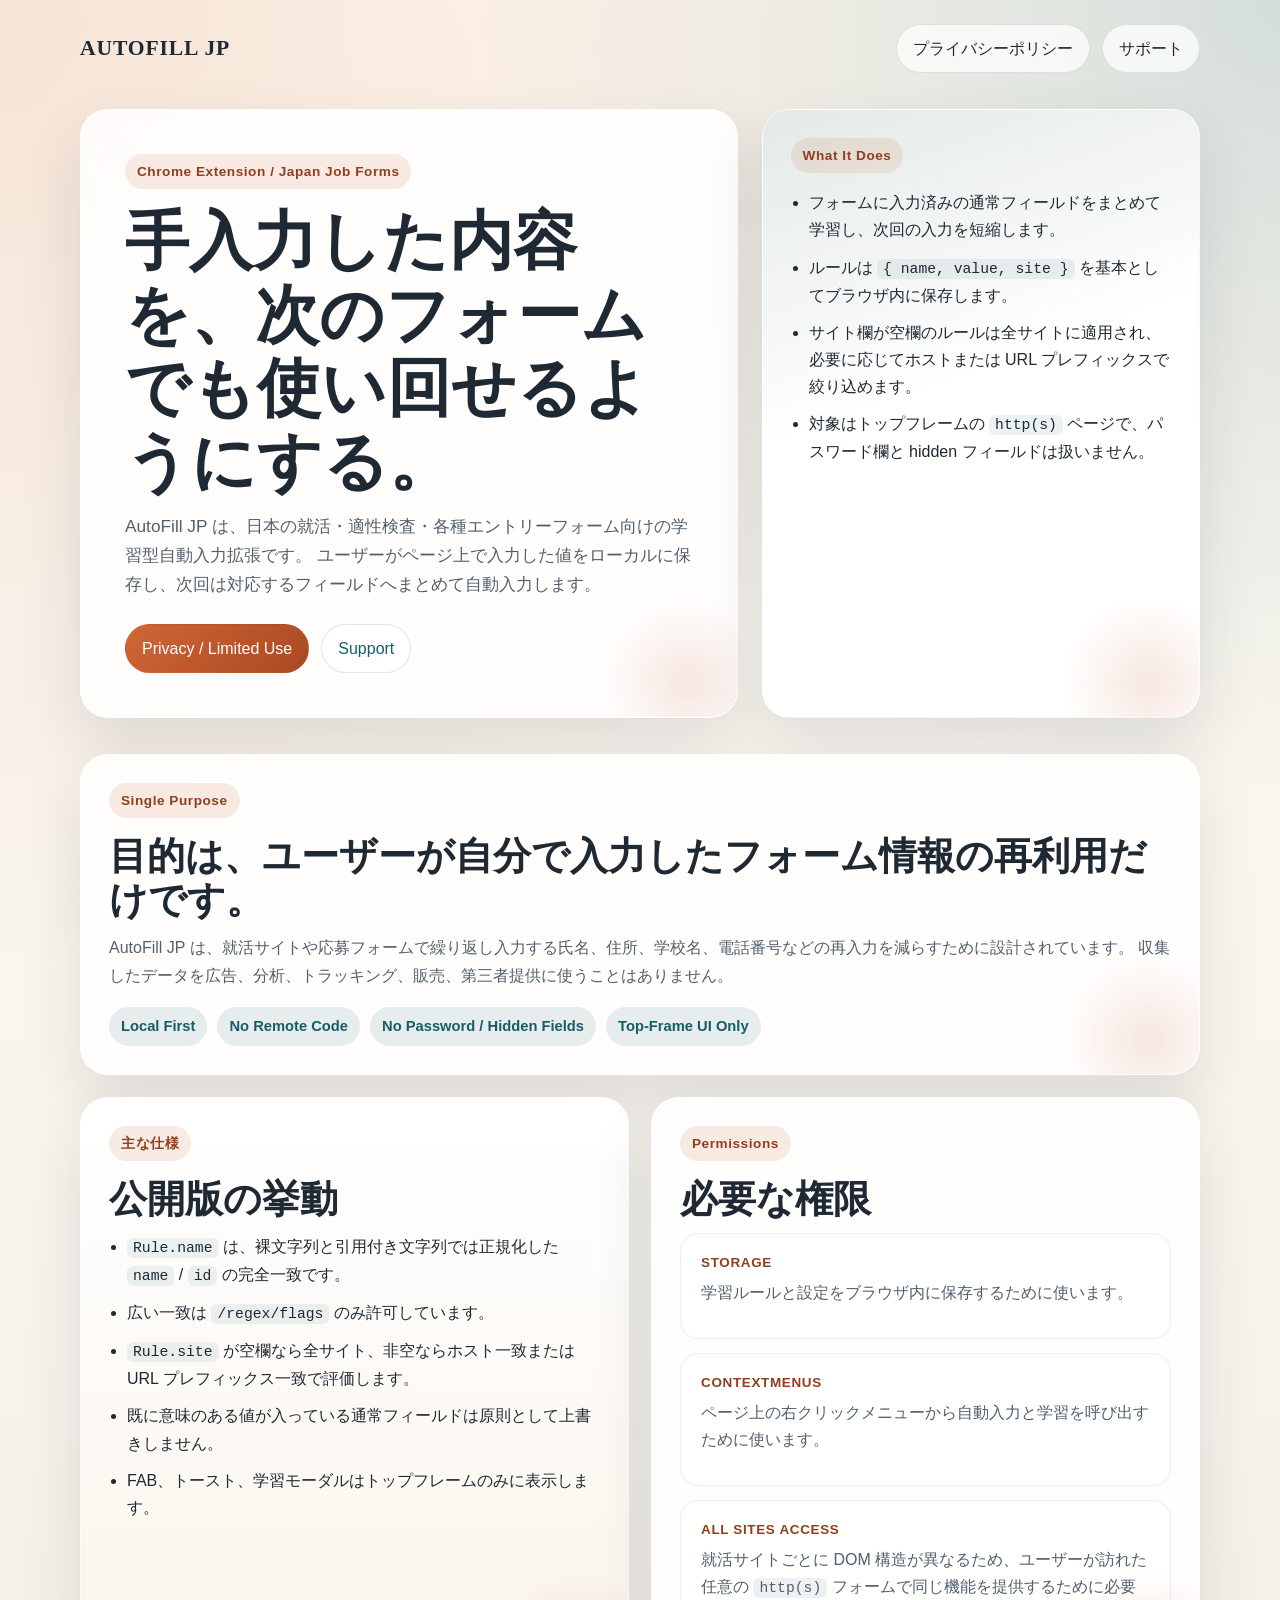
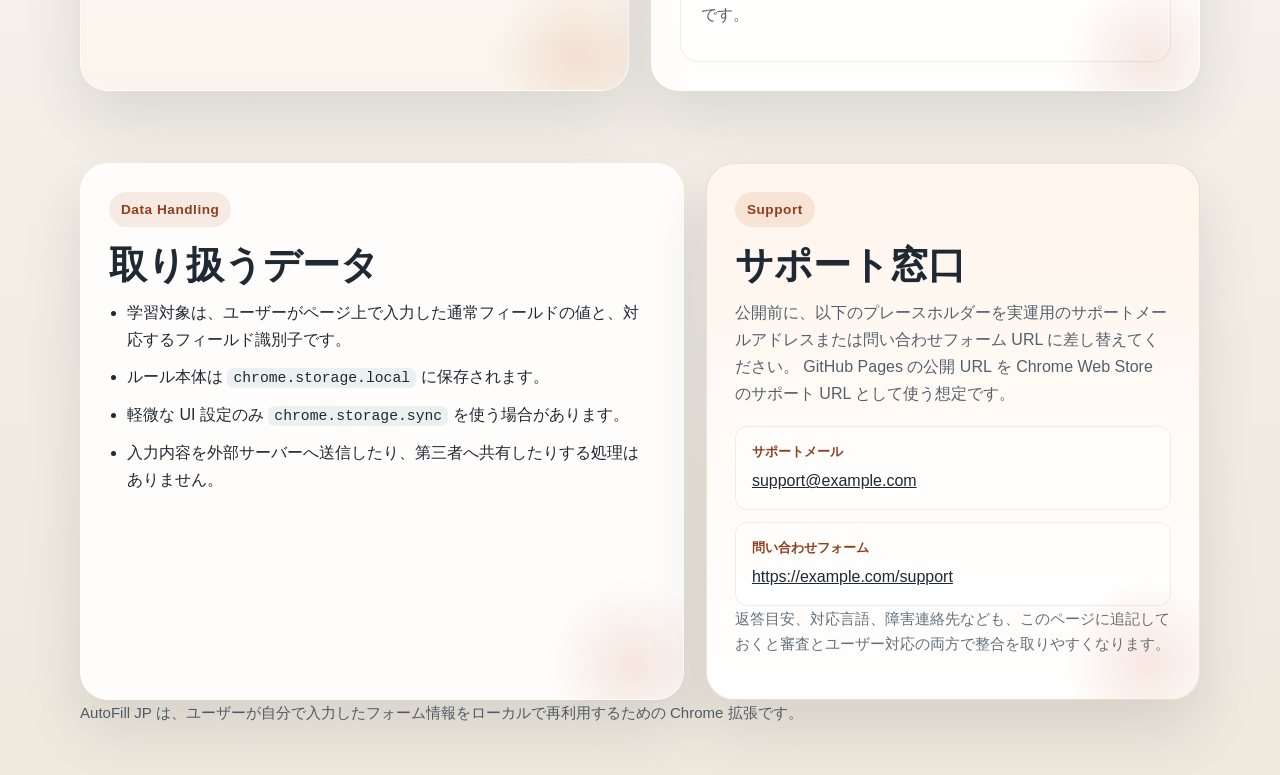
==== docs/index.html @ 1f1d7c93 "Prepare AutoFill JP for public release" ====
<!DOCTYPE html>
<html lang="ja">
<head>
  <meta charset="UTF-8">
  <meta name="viewport" content="width=device-width, initial-scale=1.0">
  <title>AutoFill JP | 製品概要とサポート</title>
  <meta name="description" content="AutoFill JP は、日本の就活フォームを入力内容から学習して再利用する Chrome 拡張機能です。">
  <link rel="stylesheet" href="site.css">
</head>
<body>
  <header class="site-header">
    <div class="shell nav">
      <div class="brand">AutoFill JP</div>
      <nav class="nav-links" aria-label="グローバルナビゲーション">
        <a href="./privacy.html">プライバシーポリシー</a>
        <a href="#support">サポート</a>
      </nav>
    </div>
  </header>

  <main class="shell">
    <section class="hero">
      <article class="hero-copy">
        <p class="eyebrow">Chrome Extension / Japan Job Forms</p>
        <h1>手入力した内容を、次のフォームでも使い回せるようにする。</h1>
        <p class="lead">
          AutoFill JP は、日本の就活・適性検査・各種エントリーフォーム向けの学習型自動入力拡張です。
          ユーザーがページ上で入力した値をローカルに保存し、次回は対応するフィールドへまとめて自動入力します。
        </p>
        <div class="hero-actions">
          <a class="button-link primary" href="./privacy.html">Privacy / Limited Use</a>
          <a class="button-link secondary" href="#support">Support</a>
        </div>
      </article>

      <aside class="hero-panel">
        <p class="eyebrow">What It Does</p>
        <ul>
          <li>フォームに入力済みの通常フィールドをまとめて学習し、次回の入力を短縮します。</li>
          <li>ルールは <code>{ name, value, site }</code> を基本としてブラウザ内に保存します。</li>
          <li>サイト欄が空欄のルールは全サイトに適用され、必要に応じてホストまたは URL プレフィックスで絞り込めます。</li>
          <li>対象はトップフレームの <code>http(s)</code> ページで、パスワード欄と hidden フィールドは扱いません。</li>
        </ul>
      </aside>
    </section>

    <section class="banner">
      <p class="eyebrow">Single Purpose</p>
      <h2>目的は、ユーザーが自分で入力したフォーム情報の再利用だけです。</h2>
      <p>
        AutoFill JP は、就活サイトや応募フォームで繰り返し入力する氏名、住所、学校名、電話番号などの再入力を減らすために設計されています。
        収集したデータを広告、分析、トラッキング、販売、第三者提供に使うことはありません。
      </p>
      <div class="pill-row" aria-label="主な特性">
        <span class="pill">Local First</span>
        <span class="pill">No Remote Code</span>
        <span class="pill">No Password / Hidden Fields</span>
        <span class="pill">Top-Frame UI Only</span>
      </div>
    </section>

    <section class="grid">
      <article class="card kicker">
        <p class="eyebrow">主な仕様</p>
        <h2>公開版の挙動</h2>
        <ul class="check-list">
          <li><code>Rule.name</code> は、裸文字列と引用付き文字列では正規化した <code>name</code> / <code>id</code> の完全一致です。</li>
          <li>広い一致は <code>/regex/flags</code> のみ許可しています。</li>
          <li><code>Rule.site</code> が空欄なら全サイト、非空ならホスト一致または URL プレフィックス一致で評価します。</li>
          <li>既に意味のある値が入っている通常フィールドは原則として上書きしません。</li>
          <li>FAB、トースト、学習モーダルはトップフレームのみに表示します。</li>
        </ul>
      </article>

      <article class="card">
        <p class="eyebrow">Permissions</p>
        <h2>必要な権限</h2>
        <div class="meta">
          <div class="meta-block">
            <p class="meta-label">storage</p>
            <p>学習ルールと設定をブラウザ内に保存するために使います。</p>
          </div>
          <div class="meta-block">
            <p class="meta-label">contextMenus</p>
            <p>ページ上の右クリックメニューから自動入力と学習を呼び出すために使います。</p>
          </div>
          <div class="meta-block">
            <p class="meta-label">All Sites Access</p>
            <p>就活サイトごとに DOM 構造が異なるため、ユーザーが訪れた任意の <code>http(s)</code> フォームで同じ機能を提供するために必要です。</p>
          </div>
        </div>
      </article>
    </section>

    <section class="split">
      <article class="card">
        <p class="eyebrow">Data Handling</p>
        <h2>取り扱うデータ</h2>
        <ul class="stack-list">
          <li>学習対象は、ユーザーがページ上で入力した通常フィールドの値と、対応するフィールド識別子です。</li>
          <li>ルール本体は <code>chrome.storage.local</code> に保存されます。</li>
          <li>軽微な UI 設定のみ <code>chrome.storage.sync</code> を使う場合があります。</li>
          <li>入力内容を外部サーバーへ送信したり、第三者へ共有したりする処理はありません。</li>
        </ul>
      </article>

      <article class="card caution" id="support">
        <p class="eyebrow">Support</p>
        <h2>サポート窓口</h2>
        <p>
          公開前に、以下のプレースホルダーを実運用のサポートメールアドレスまたは問い合わせフォーム URL に差し替えてください。
          GitHub Pages の公開 URL を Chrome Web Store のサポート URL として使う想定です。
        </p>
        <dl class="contact-list">
          <div>
            <dt>サポートメール</dt>
            <dd><a href="mailto:support@example.com">support@example.com</a></dd>
          </div>
          <div>
            <dt>問い合わせフォーム</dt>
            <dd><a href="https://example.com/support">https://example.com/support</a></dd>
          </div>
        </dl>
        <p class="fine-print">
          返答目安、対応言語、障害連絡先なども、このページに追記しておくと審査とユーザー対応の両方で整合を取りやすくなります。
        </p>
      </article>
    </section>
  </main>

  <footer class="shell site-footer">
    <p>AutoFill JP は、ユーザーが自分で入力したフォーム情報をローカルで再利用するための Chrome 拡張です。</p>
  </footer>
</body>
</html>
---- docs/site.css ----
:root {
  color-scheme: light;
  --bg: #f6f3ed;
  --surface: rgba(255, 255, 255, 0.88);
  --surface-strong: #fffdf9;
  --ink: #1f2933;
  --muted: #52606d;
  --line: rgba(31, 41, 51, 0.12);
  --accent: #c05a2b;
  --accent-deep: #8f3f1d;
  --accent-soft: rgba(192, 90, 43, 0.12);
  --teal: #175d66;
  --shadow: 0 28px 60px rgba(31, 41, 51, 0.12);
  --radius-xl: 28px;
  --radius-lg: 18px;
  --radius-md: 12px;
}

* {
  box-sizing: border-box;
}

html {
  scroll-behavior: smooth;
}

body {
  margin: 0;
  min-height: 100vh;
  font-family: "Avenir Next", "Hiragino Sans", "Yu Gothic", "BIZ UDPGothic", sans-serif;
  color: var(--ink);
  background:
    radial-gradient(circle at top left, rgba(192, 90, 43, 0.14), transparent 36%),
    radial-gradient(circle at top right, rgba(23, 93, 102, 0.18), transparent 30%),
    linear-gradient(180deg, #fffaf2 0%, var(--bg) 58%, #efe8dd 100%);
  line-height: 1.7;
}

a {
  color: inherit;
}

.shell {
  width: min(1120px, calc(100% - 40px));
  margin: 0 auto;
}

.site-header {
  padding: 24px 0 8px;
}

.nav {
  display: flex;
  align-items: center;
  justify-content: space-between;
  gap: 16px;
}

.brand {
  font-family: "Iowan Old Style", "Times New Roman", serif;
  font-size: 1.35rem;
  font-weight: 700;
  letter-spacing: 0.04em;
  text-transform: uppercase;
}

.nav-links {
  display: flex;
  gap: 12px;
  flex-wrap: wrap;
}

.nav-links a,
.button-link {
  display: inline-flex;
  align-items: center;
  justify-content: center;
  gap: 8px;
  padding: 10px 16px;
  border-radius: 999px;
  border: 1px solid var(--line);
  background: rgba(255, 255, 255, 0.72);
  text-decoration: none;
  transition: transform 0.18s ease, background 0.18s ease, border-color 0.18s ease;
}

.nav-links a:hover,
.button-link:hover {
  transform: translateY(-1px);
  background: rgba(255, 255, 255, 0.96);
  border-color: rgba(31, 41, 51, 0.22);
}

.hero {
  display: grid;
  grid-template-columns: minmax(0, 1.2fr) minmax(280px, 0.8fr);
  gap: 24px;
  padding: 28px 0 18px;
}

.hero-copy,
.hero-panel,
.card,
.banner {
  position: relative;
  overflow: hidden;
  border: 1px solid rgba(255, 255, 255, 0.5);
  border-radius: var(--radius-xl);
  background: var(--surface);
  box-shadow: var(--shadow);
  backdrop-filter: blur(18px);
}

.hero-copy {
  padding: 44px;
}

.hero-copy::after,
.hero-panel::after,
.card::after,
.banner::after {
  content: "";
  position: absolute;
  inset: auto -40px -56px auto;
  width: 180px;
  height: 180px;
  border-radius: 50%;
  background: radial-gradient(circle, rgba(192, 90, 43, 0.14), transparent 68%);
  pointer-events: none;
}

.eyebrow {
  display: inline-flex;
  align-items: center;
  gap: 8px;
  margin: 0 0 16px;
  padding: 6px 12px;
  border-radius: 999px;
  background: var(--accent-soft);
  color: var(--accent-deep);
  font-size: 0.85rem;
  font-weight: 700;
  letter-spacing: 0.04em;
}

h1,
h2,
h3 {
  margin: 0 0 12px;
  line-height: 1.15;
}

h1 {
  font-family: "Iowan Old Style", "Times New Roman", serif;
  font-size: clamp(2.5rem, 5vw, 4.5rem);
}

h2 {
  font-family: "Iowan Old Style", "Times New Roman", serif;
  font-size: clamp(1.8rem, 3vw, 2.4rem);
}

h3 {
  font-size: 1.05rem;
}

p {
  margin: 0 0 14px;
  color: var(--muted);
}

.lead {
  font-size: 1.08rem;
  max-width: 38rem;
}

.hero-actions {
  display: flex;
  gap: 12px;
  flex-wrap: wrap;
  margin-top: 24px;
}

.button-link.primary {
  background: linear-gradient(135deg, #d16636 0%, #a94922 100%);
  color: #fff;
  border-color: transparent;
}

.button-link.secondary {
  color: var(--teal);
}

.hero-panel {
  padding: 28px;
  background:
    linear-gradient(160deg, rgba(23, 93, 102, 0.12), rgba(255, 255, 255, 0.88) 45%),
    var(--surface-strong);
}

.hero-panel ul,
.check-list,
.stack-list {
  margin: 0;
  padding-left: 18px;
  color: var(--ink);
}

.hero-panel li,
.check-list li,
.stack-list li {
  margin-bottom: 10px;
}

.grid {
  display: grid;
  grid-template-columns: repeat(2, minmax(0, 1fr));
  gap: 22px;
  margin: 18px 0 72px;
}

.card {
  padding: 28px;
}

.card.kicker {
  background:
    linear-gradient(180deg, rgba(255, 255, 255, 0.94), rgba(250, 244, 235, 0.96)),
    var(--surface);
}

.card.caution {
  background:
    linear-gradient(180deg, rgba(255, 245, 235, 0.94), rgba(255, 255, 255, 0.94)),
    var(--surface);
  border-color: rgba(192, 90, 43, 0.18);
}

.banner {
  padding: 28px;
  margin: 18px 0 22px;
}

.pill-row {
  display: flex;
  flex-wrap: wrap;
  gap: 10px;
  margin-top: 18px;
}

.pill {
  display: inline-flex;
  align-items: center;
  padding: 7px 12px;
  border-radius: 999px;
  background: rgba(23, 93, 102, 0.1);
  color: var(--teal);
  font-size: 0.92rem;
  font-weight: 700;
}

.split {
  display: grid;
  grid-template-columns: 1.1fr 0.9fr;
  gap: 22px;
}

.meta {
  display: grid;
  gap: 14px;
}

.meta-block {
  padding: 18px 20px;
  border-radius: var(--radius-lg);
  background: rgba(255, 255, 255, 0.64);
  border: 1px solid rgba(31, 41, 51, 0.08);
}

.meta-label {
  margin: 0 0 4px;
  color: var(--accent-deep);
  font-size: 0.84rem;
  font-weight: 700;
  text-transform: uppercase;
  letter-spacing: 0.05em;
}

.contact-list {
  margin: 18px 0 0;
  display: grid;
  gap: 12px;
}

.contact-list div {
  padding: 14px 16px;
  border-radius: var(--radius-md);
  border: 1px solid rgba(31, 41, 51, 0.08);
  background: rgba(255, 255, 255, 0.72);
}

.contact-list dt {
  margin-bottom: 4px;
  color: var(--accent-deep);
  font-size: 0.84rem;
  font-weight: 700;
}

.contact-list dd {
  margin: 0;
}

.fine-print,
.site-footer {
  color: #62707c;
  font-size: 0.94rem;
}

.site-footer {
  padding: 0 0 36px;
}

code {
  padding: 2px 6px;
  border-radius: 6px;
  background: rgba(23, 93, 102, 0.08);
  font-family: "SF Mono", Consolas, monospace;
  font-size: 0.92em;
}

@media (max-width: 860px) {
  .hero,
  .grid,
  .split {
    grid-template-columns: 1fr;
  }

  .hero-copy,
  .hero-panel,
  .card,
  .banner {
    padding: 24px;
  }

  .shell {
    width: min(100% - 24px, 1120px);
  }
}

@media (max-width: 520px) {
  .nav {
    flex-direction: column;
    align-items: flex-start;
  }

  .hero-actions,
  .nav-links {
    width: 100%;
  }

  .nav-links a,
  .button-link {
    width: 100%;
  }
}
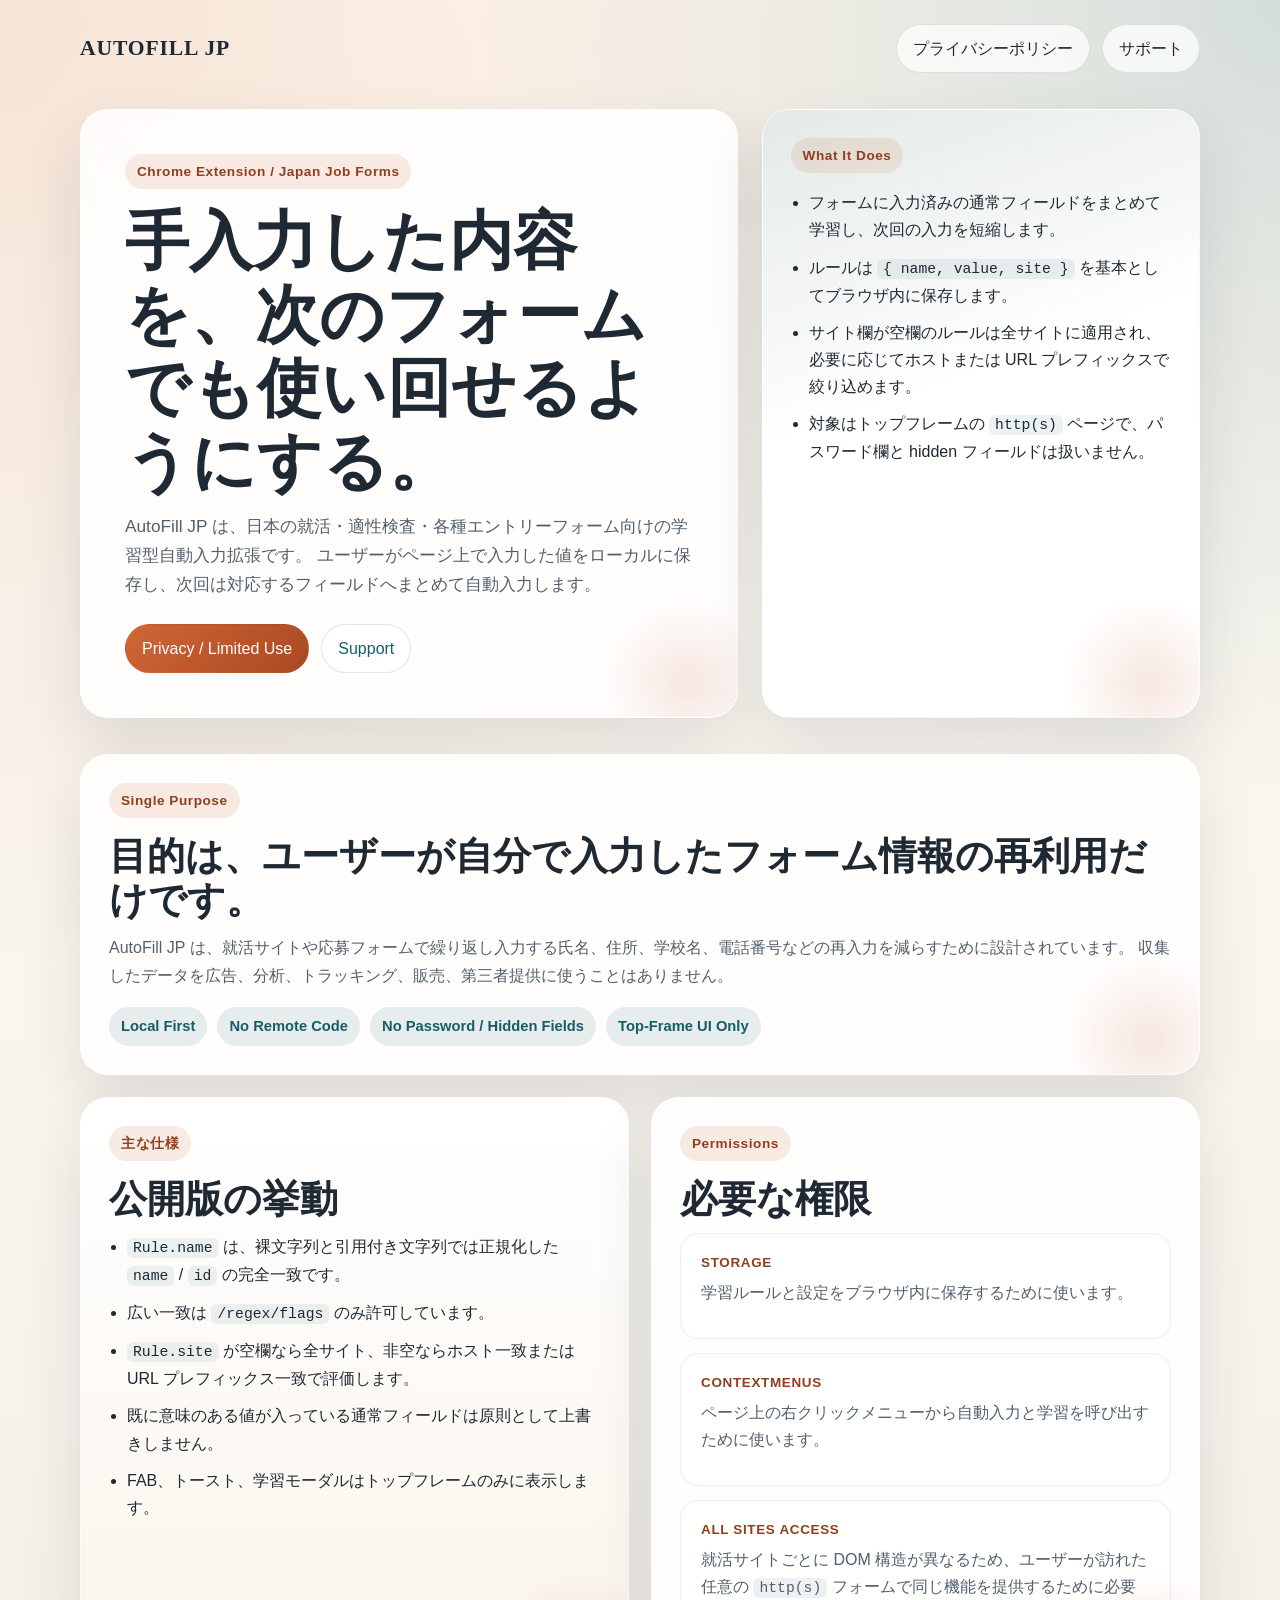
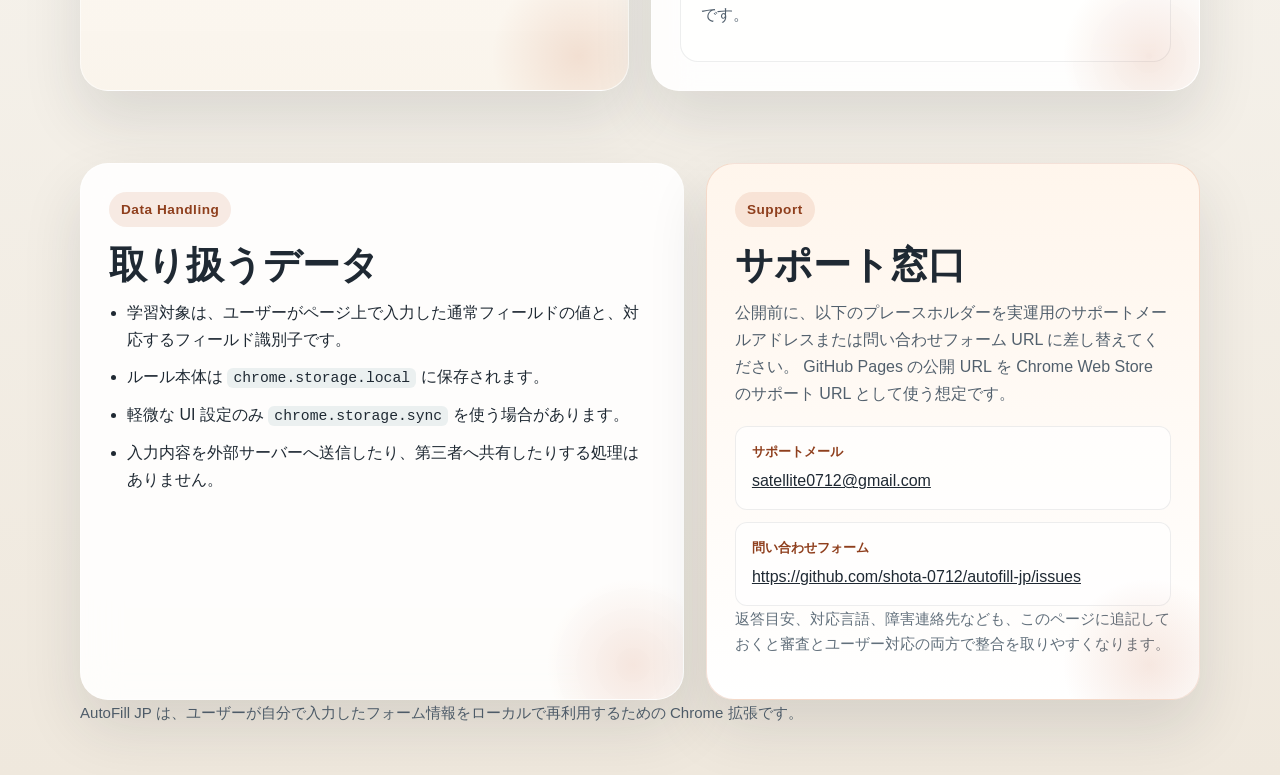
==== commit 0f606fde: "Add Chrome Web Store publication field guide" ====
--- a/docs/index.html
+++ b/docs/index.html
@@ -114,11 +114,11 @@
         <dl class="contact-list">
           <div>
             <dt>サポートメール</dt>
-            <dd><a href="mailto:support@example.com">support@example.com</a></dd>
+            <dd><a href="mailto:satellite0712@gmail.com">satellite0712@gmail.com</a></dd>
           </div>
           <div>
             <dt>問い合わせフォーム</dt>
-            <dd><a href="https://example.com/support">https://example.com/support</a></dd>
+            <dd><a href="https://github.com/shota-0712/autofill-jp/issues">https://github.com/shota-0712/autofill-jp/issues</a></dd>
           </div>
         </dl>
         <p class="fine-print">
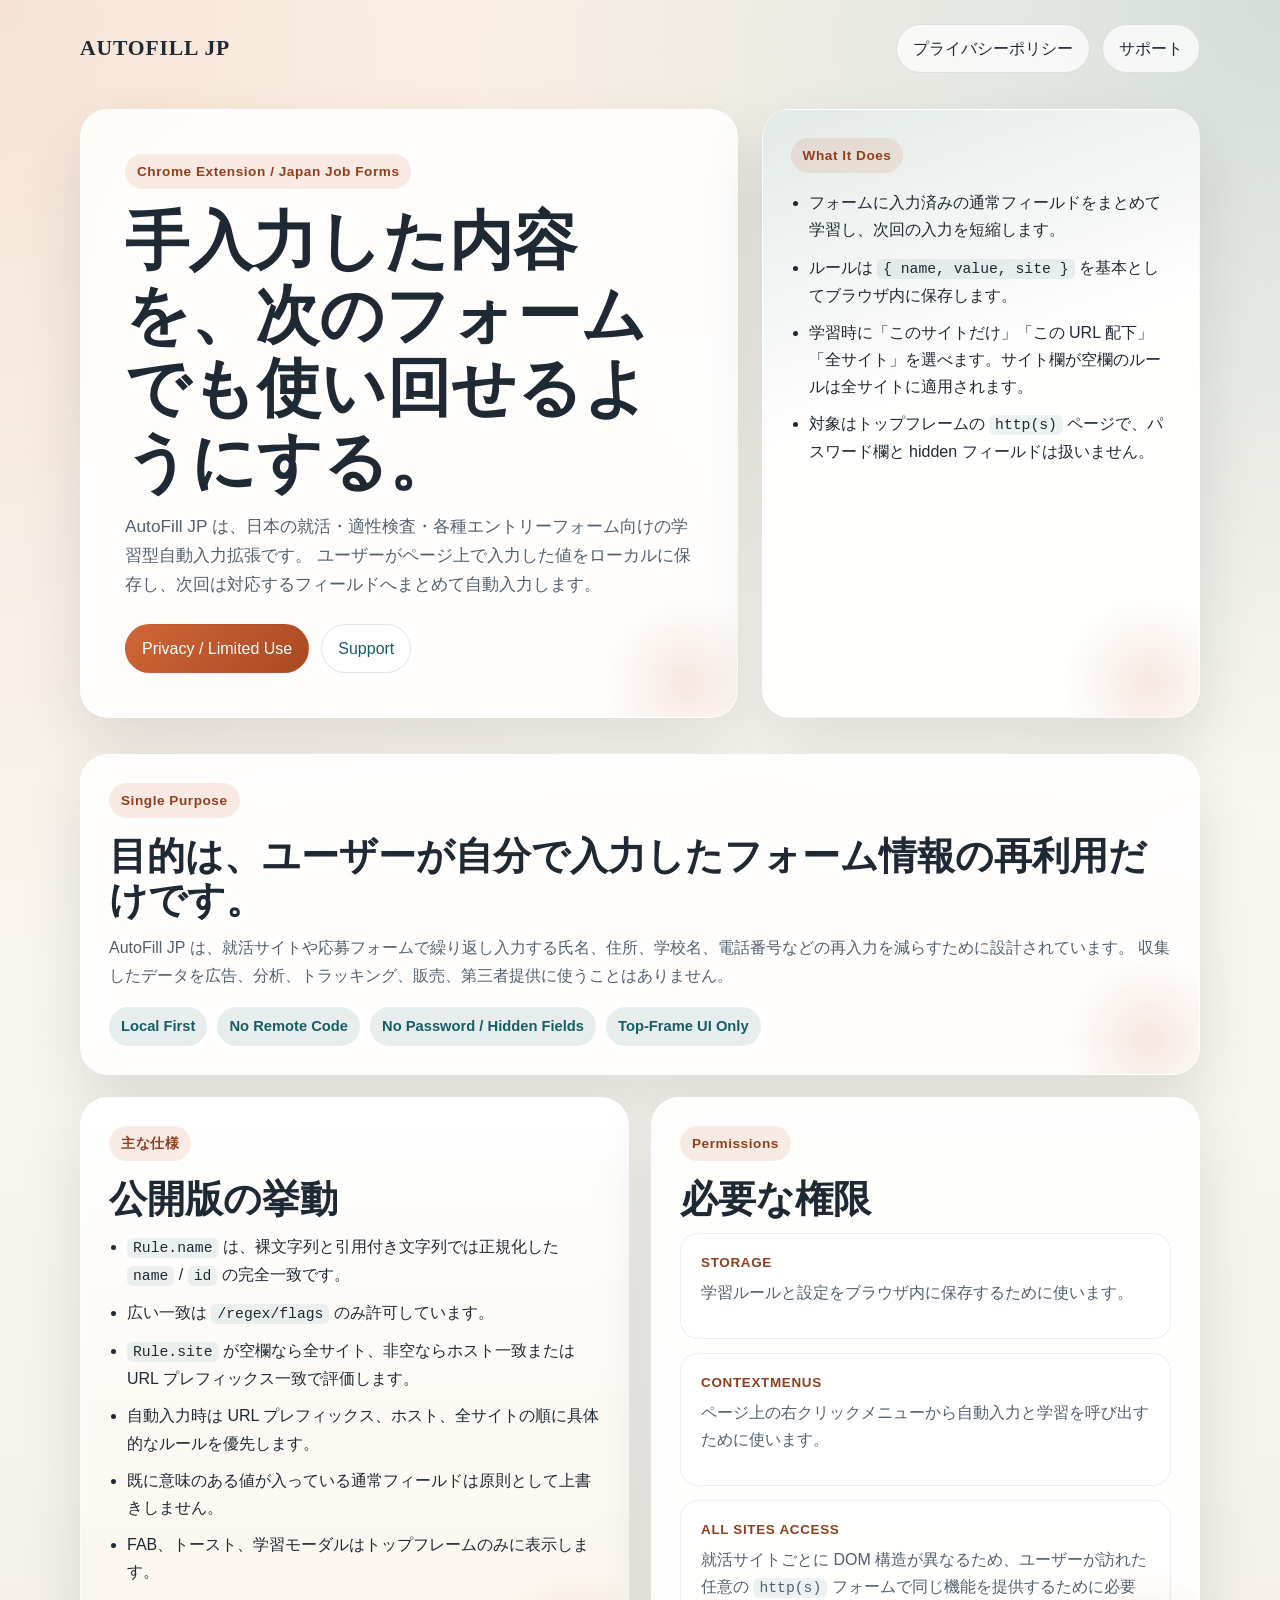
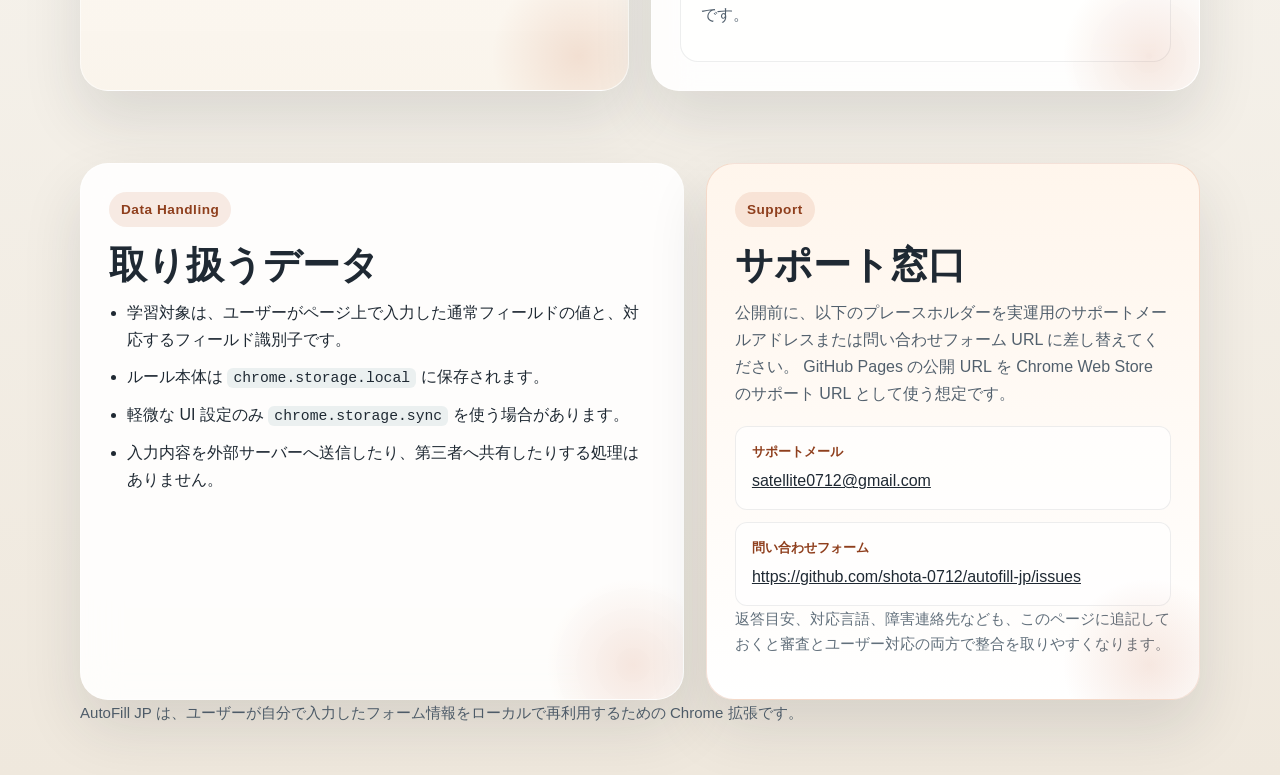
==== commit ec86536c: "Update UI, content script, and add demo videos Co-Authored-By: Claude Sonnet 4.6 <noreply@anthropic." ====
--- a/docs/index.html
+++ b/docs/index.html
@@ -38,7 +38,7 @@
         <ul>
           <li>フォームに入力済みの通常フィールドをまとめて学習し、次回の入力を短縮します。</li>
           <li>ルールは <code>{ name, value, site }</code> を基本としてブラウザ内に保存します。</li>
-          <li>サイト欄が空欄のルールは全サイトに適用され、必要に応じてホストまたは URL プレフィックスで絞り込めます。</li>
+          <li>学習時に「このサイトだけ」「この URL 配下」「全サイト」を選べます。サイト欄が空欄のルールは全サイトに適用されます。</li>
           <li>対象はトップフレームの <code>http(s)</code> ページで、パスワード欄と hidden フィールドは扱いません。</li>
         </ul>
       </aside>
@@ -67,6 +67,7 @@
           <li><code>Rule.name</code> は、裸文字列と引用付き文字列では正規化した <code>name</code> / <code>id</code> の完全一致です。</li>
           <li>広い一致は <code>/regex/flags</code> のみ許可しています。</li>
           <li><code>Rule.site</code> が空欄なら全サイト、非空ならホスト一致または URL プレフィックス一致で評価します。</li>
+          <li>自動入力時は URL プレフィックス、ホスト、全サイトの順に具体的なルールを優先します。</li>
           <li>既に意味のある値が入っている通常フィールドは原則として上書きしません。</li>
           <li>FAB、トースト、学習モーダルはトップフレームのみに表示します。</li>
         </ul>
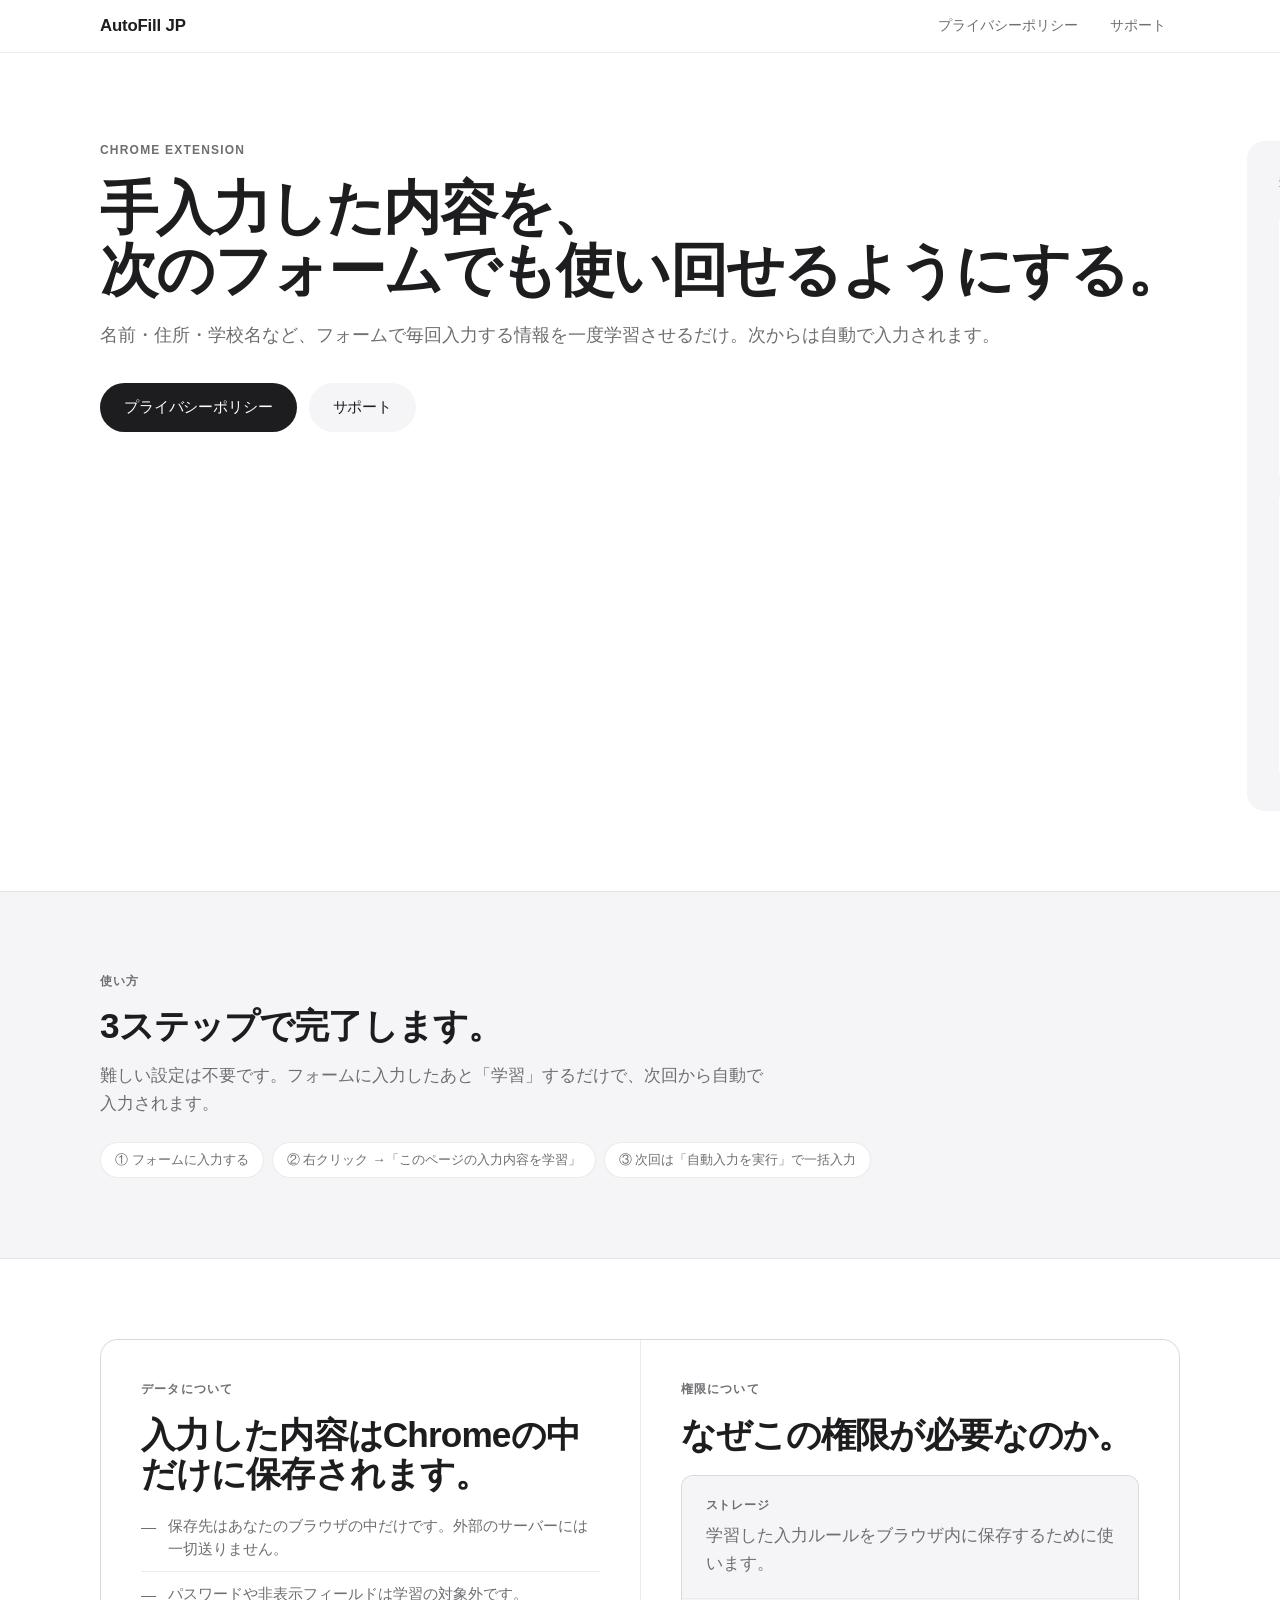
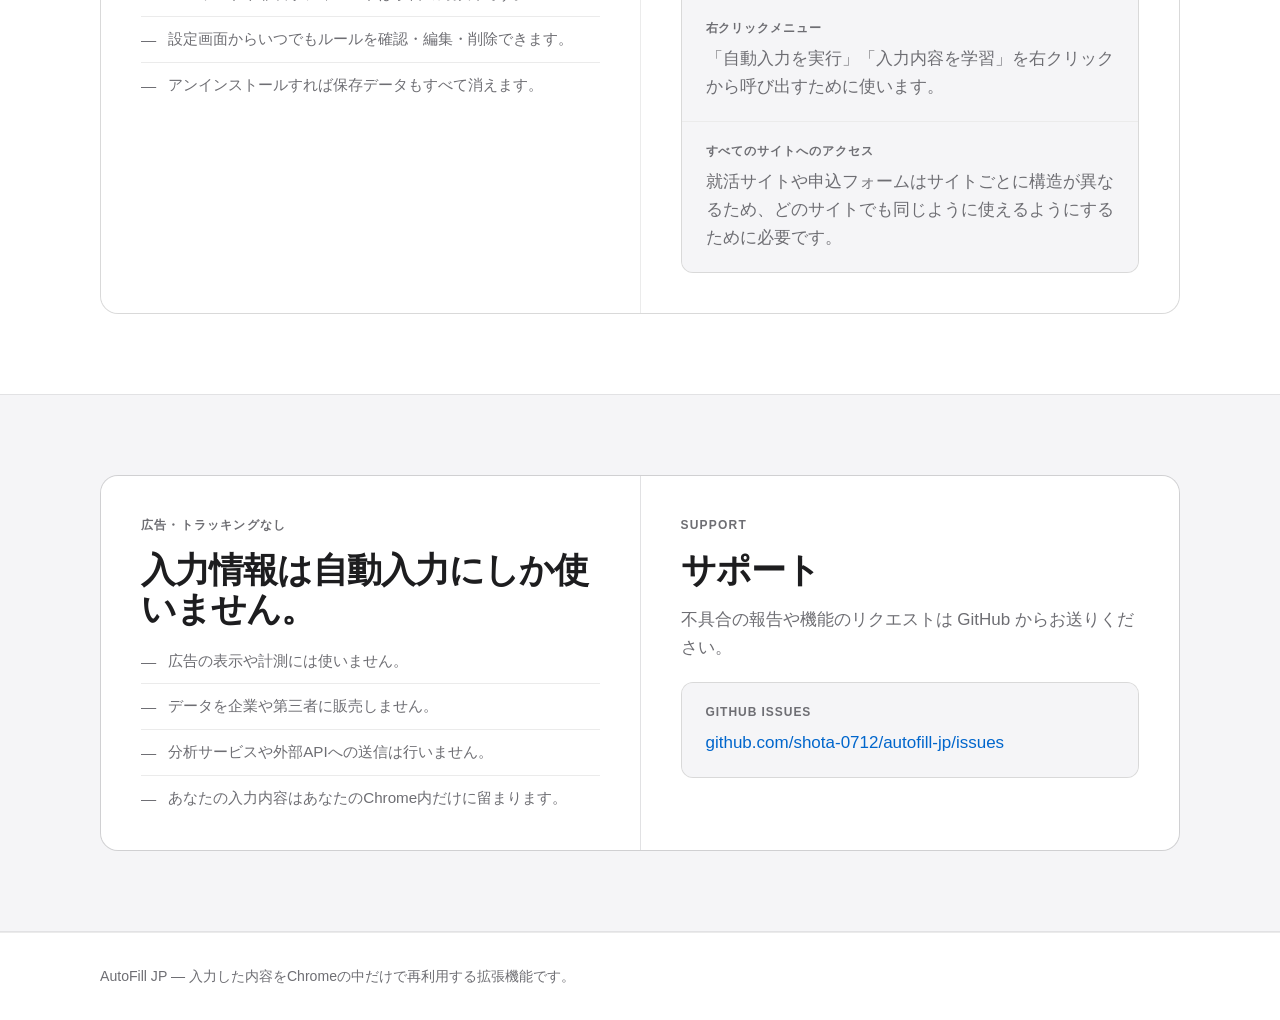
==== commit c8c9a306: "Redesign LP to Apple-style and update extension description - Rewrite site.css: white/gray sections," ====
--- a/docs/index.html
+++ b/docs/index.html
@@ -4,10 +4,11 @@
   <meta charset="UTF-8">
   <meta name="viewport" content="width=device-width, initial-scale=1.0">
   <title>AutoFill JP | 製品概要とサポート</title>
-  <meta name="description" content="AutoFill JP は、日本の就活フォームを入力内容から学習して再利用する Chrome 拡張機能です。">
+  <meta name="description" content="AutoFill JP は、フォームに入力した内容を学習して次回以降の入力を自動で再利用する Chrome 拡張機能です。">
   <link rel="stylesheet" href="site.css">
 </head>
 <body>
+
   <header class="site-header">
     <div class="shell nav">
       <div class="brand">AutoFill JP</div>
@@ -18,119 +19,134 @@
     </div>
   </header>
 
-  <main class="shell">
-    <section class="hero">
-      <article class="hero-copy">
-        <p class="eyebrow">Chrome Extension / Japan Job Forms</p>
-        <h1>手入力した内容を、次のフォームでも使い回せるようにする。</h1>
-        <p class="lead">
-          AutoFill JP は、日本の就活・適性検査・各種エントリーフォーム向けの学習型自動入力拡張です。
-          ユーザーがページ上で入力した値をローカルに保存し、次回は対応するフィールドへまとめて自動入力します。
-        </p>
-        <div class="hero-actions">
-          <a class="button-link primary" href="./privacy.html">Privacy / Limited Use</a>
-          <a class="button-link secondary" href="#support">Support</a>
+  <main>
+
+    <!-- Hero -->
+    <section class="s-hero">
+      <div class="shell">
+        <div class="hero">
+          <div class="hero-copy">
+            <p class="eyebrow">Chrome Extension</p>
+            <h1>手入力した内容を、次のフォームでも使い回せるようにする。</h1>
+            <p class="lead">
+              名前・住所・学校名など、フォームで毎回入力する情報を一度学習させるだけ。次からは自動で入力されます。
+            </p>
+            <div class="hero-actions">
+              <a class="btn primary" href="./privacy.html">プライバシーポリシー</a>
+              <a class="btn secondary" href="#support">サポート</a>
+            </div>
+          </div>
+          <div class="hero-panel">
+            <p class="eyebrow">安心ポイント</p>
+            <div class="feat-grid">
+              <div class="feat">
+                <p class="feat-title">Chrome内にだけ保存</p>
+                <p class="feat-desc">データが外に出ることはありません</p>
+              </div>
+              <div class="feat">
+                <p class="feat-title">パスワードは保存しない</p>
+                <p class="feat-desc">パスワード欄は対象外です</p>
+              </div>
+              <div class="feat">
+                <p class="feat-title">どのフォームでも使える</p>
+                <p class="feat-desc">就活・申込・登録など幅広く対応</p>
+              </div>
+              <div class="feat">
+                <p class="feat-title">広告・データ販売なし</p>
+                <p class="feat-desc">入力情報を第三者に渡しません</p>
+              </div>
+            </div>
+          </div>
         </div>
-      </article>
-
-      <aside class="hero-panel">
-        <p class="eyebrow">What It Does</p>
-        <ul>
-          <li>フォームに入力済みの通常フィールドをまとめて学習し、次回の入力を短縮します。</li>
-          <li>ルールは <code>{ name, value, site }</code> を基本としてブラウザ内に保存します。</li>
-          <li>学習時に「このサイトだけ」「この URL 配下」「全サイト」を選べます。サイト欄が空欄のルールは全サイトに適用されます。</li>
-          <li>対象はトップフレームの <code>http(s)</code> ページで、パスワード欄と hidden フィールドは扱いません。</li>
-        </ul>
-      </aside>
-    </section>
-
-    <section class="banner">
-      <p class="eyebrow">Single Purpose</p>
-      <h2>目的は、ユーザーが自分で入力したフォーム情報の再利用だけです。</h2>
-      <p>
-        AutoFill JP は、就活サイトや応募フォームで繰り返し入力する氏名、住所、学校名、電話番号などの再入力を減らすために設計されています。
-        収集したデータを広告、分析、トラッキング、販売、第三者提供に使うことはありません。
-      </p>
-      <div class="pill-row" aria-label="主な特性">
-        <span class="pill">Local First</span>
-        <span class="pill">No Remote Code</span>
-        <span class="pill">No Password / Hidden Fields</span>
-        <span class="pill">Top-Frame UI Only</span>
       </div>
     </section>
 
-    <section class="grid">
-      <article class="card kicker">
-        <p class="eyebrow">主な仕様</p>
-        <h2>公開版の挙動</h2>
-        <ul class="check-list">
-          <li><code>Rule.name</code> は、裸文字列と引用付き文字列では正規化した <code>name</code> / <code>id</code> の完全一致です。</li>
-          <li>広い一致は <code>/regex/flags</code> のみ許可しています。</li>
-          <li><code>Rule.site</code> が空欄なら全サイト、非空ならホスト一致または URL プレフィックス一致で評価します。</li>
-          <li>自動入力時は URL プレフィックス、ホスト、全サイトの順に具体的なルールを優先します。</li>
-          <li>既に意味のある値が入っている通常フィールドは原則として上書きしません。</li>
-          <li>FAB、トースト、学習モーダルはトップフレームのみに表示します。</li>
-        </ul>
-      </article>
-
-      <article class="card">
-        <p class="eyebrow">Permissions</p>
-        <h2>必要な権限</h2>
-        <div class="meta">
-          <div class="meta-block">
-            <p class="meta-label">storage</p>
-            <p>学習ルールと設定をブラウザ内に保存するために使います。</p>
-          </div>
-          <div class="meta-block">
-            <p class="meta-label">contextMenus</p>
-            <p>ページ上の右クリックメニューから自動入力と学習を呼び出すために使います。</p>
-          </div>
-          <div class="meta-block">
-            <p class="meta-label">All Sites Access</p>
-            <p>就活サイトごとに DOM 構造が異なるため、ユーザーが訪れた任意の <code>http(s)</code> フォームで同じ機能を提供するために必要です。</p>
-          </div>
+    <!-- 使い方 -->
+    <section class="s-gray">
+      <div class="shell">
+        <p class="eyebrow">使い方</p>
+        <h2>3ステップで完了します。</h2>
+        <p style="max-width: 42rem;">難しい設定は不要です。フォームに入力したあと「学習」するだけで、次回から自動で入力されます。</p>
+        <div class="pill-row">
+          <span class="pill">① フォームに入力する</span>
+          <span class="pill">② 右クリック →「このページの入力内容を学習」</span>
+          <span class="pill">③ 次回は「自動入力を実行」で一括入力</span>
         </div>
-      </article>
+      </div>
     </section>
 
-    <section class="split">
-      <article class="card">
-        <p class="eyebrow">Data Handling</p>
-        <h2>取り扱うデータ</h2>
-        <ul class="stack-list">
-          <li>学習対象は、ユーザーがページ上で入力した通常フィールドの値と、対応するフィールド識別子です。</li>
-          <li>ルール本体は <code>chrome.storage.local</code> に保存されます。</li>
-          <li>軽微な UI 設定のみ <code>chrome.storage.sync</code> を使う場合があります。</li>
-          <li>入力内容を外部サーバーへ送信したり、第三者へ共有したりする処理はありません。</li>
-        </ul>
-      </article>
+    <!-- データについて + 権限について -->
+    <section class="s-white">
+      <div class="shell">
+        <div class="grid">
+          <article class="card">
+            <p class="eyebrow">データについて</p>
+            <h2>入力した内容はChromeの中だけに保存されます。</h2>
+            <ul class="stack-list">
+              <li>保存先はあなたのブラウザの中だけです。外部のサーバーには一切送りません。</li>
+              <li>パスワードや非表示フィールドは学習の対象外です。</li>
+              <li>設定画面からいつでもルールを確認・編集・削除できます。</li>
+              <li>アンインストールすれば保存データもすべて消えます。</li>
+            </ul>
+          </article>
+          <article class="card">
+            <p class="eyebrow">権限について</p>
+            <h2>なぜこの権限が必要なのか。</h2>
+            <div class="meta">
+              <div class="meta-block">
+                <span class="meta-label">ストレージ</span>
+                <p>学習した入力ルールをブラウザ内に保存するために使います。</p>
+              </div>
+              <div class="meta-block">
+                <span class="meta-label">右クリックメニュー</span>
+                <p>「自動入力を実行」「入力内容を学習」を右クリックから呼び出すために使います。</p>
+              </div>
+              <div class="meta-block">
+                <span class="meta-label">すべてのサイトへのアクセス</span>
+                <p>就活サイトや申込フォームはサイトごとに構造が異なるため、どのサイトでも同じように使えるようにするために必要です。</p>
+              </div>
+            </div>
+          </article>
+        </div>
+      </div>
+    </section>
 
-      <article class="card caution" id="support">
-        <p class="eyebrow">Support</p>
-        <h2>サポート窓口</h2>
-        <p>
-          公開前に、以下のプレースホルダーを実運用のサポートメールアドレスまたは問い合わせフォーム URL に差し替えてください。
-          GitHub Pages の公開 URL を Chrome Web Store のサポート URL として使う想定です。
-        </p>
-        <dl class="contact-list">
-          <div>
-            <dt>サポートメール</dt>
-            <dd><a href="mailto:satellite0712@gmail.com">satellite0712@gmail.com</a></dd>
-          </div>
-          <div>
-            <dt>問い合わせフォーム</dt>
-            <dd><a href="https://github.com/shota-0712/autofill-jp/issues">https://github.com/shota-0712/autofill-jp/issues</a></dd>
-          </div>
-        </dl>
-        <p class="fine-print">
-          返答目安、対応言語、障害連絡先なども、このページに追記しておくと審査とユーザー対応の両方で整合を取りやすくなります。
-        </p>
-      </article>
+    <!-- サポート -->
+    <section class="s-gray">
+      <div class="shell">
+        <div class="split">
+          <article class="card">
+            <p class="eyebrow">広告・トラッキングなし</p>
+            <h2>入力情報は自動入力にしか使いません。</h2>
+            <ul class="stack-list">
+              <li>広告の表示や計測には使いません。</li>
+              <li>データを企業や第三者に販売しません。</li>
+              <li>分析サービスや外部APIへの送信は行いません。</li>
+              <li>あなたの入力内容はあなたのChrome内だけに留まります。</li>
+            </ul>
+          </article>
+          <article class="card" id="support">
+            <p class="eyebrow">Support</p>
+            <h2>サポート</h2>
+            <p>不具合の報告や機能のリクエストは GitHub からお送りください。</p>
+            <dl class="contact-list">
+              <div>
+                <dt>GitHub Issues</dt>
+                <dd><a href="https://github.com/shota-0712/autofill-jp/issues">github.com/shota-0712/autofill-jp/issues</a></dd>
+              </div>
+            </dl>
+          </article>
+        </div>
+      </div>
     </section>
+
   </main>
 
-  <footer class="shell site-footer">
-    <p>AutoFill JP は、ユーザーが自分で入力したフォーム情報をローカルで再利用するための Chrome 拡張です。</p>
+  <footer class="site-footer">
+    <div class="shell">
+      <p>AutoFill JP — 入力した内容をChromeの中だけで再利用する拡張機能です。</p>
+    </div>
   </footer>
+
 </body>
 </html>
--- a/docs/site.css
+++ b/docs/site.css
@@ -1,22 +1,15 @@
 :root {
-  color-scheme: light;
-  --bg: #f6f3ed;
-  --surface: rgba(255, 255, 255, 0.88);
-  --surface-strong: #fffdf9;
-  --ink: #1f2933;
-  --muted: #52606d;
-  --line: rgba(31, 41, 51, 0.12);
-  --accent: #c05a2b;
-  --accent-deep: #8f3f1d;
-  --accent-soft: rgba(192, 90, 43, 0.12);
-  --teal: #175d66;
-  --shadow: 0 28px 60px rgba(31, 41, 51, 0.12);
-  --radius-xl: 28px;
-  --radius-lg: 18px;
-  --radius-md: 12px;
-}
-
-* {
+  --bg: #ffffff;
+  --bg-alt: #f5f5f7;
+  --ink: #1d1d1f;
+  --muted: #6e6e73;
+  --line: rgba(0, 0, 0, 0.08);
+  --blue: #0066cc;
+  --radius: 18px;
+  --radius-sm: 12px;
+}
+
+*, *::before, *::after {
   box-sizing: border-box;
 }
 
@@ -26,340 +19,478 @@
 
 body {
   margin: 0;
-  min-height: 100vh;
-  font-family: "Avenir Next", "Hiragino Sans", "Yu Gothic", "BIZ UDPGothic", sans-serif;
-  color: var(--ink);
-  background:
-    radial-gradient(circle at top left, rgba(192, 90, 43, 0.14), transparent 36%),
-    radial-gradient(circle at top right, rgba(23, 93, 102, 0.18), transparent 30%),
-    linear-gradient(180deg, #fffaf2 0%, var(--bg) 58%, #efe8dd 100%);
-  line-height: 1.7;
+  background: var(--bg);
+  color: var(--ink);
+  font-family: -apple-system, BlinkMacSystemFont, "SF Pro Text", "Hiragino Sans",
+    "Yu Gothic UI", "BIZ UDPGothic", sans-serif;
+  font-size: 17px;
+  line-height: 1.65;
+  -webkit-font-smoothing: antialiased;
+  -moz-osx-font-smoothing: grayscale;
 }
 
 a {
-  color: inherit;
+  color: var(--blue);
+  text-decoration: none;
+}
+
+a:hover {
+  text-decoration: underline;
 }
 
 .shell {
-  width: min(1120px, calc(100% - 40px));
-  margin: 0 auto;
-}
+  width: min(1080px, calc(100% - 48px));
+  margin-inline: auto;
+}
+
+/* ── NAV ── */
 
 .site-header {
-  padding: 24px 0 8px;
+  position: sticky;
+  top: 0;
+  z-index: 100;
+  background: rgba(255, 255, 255, 0.82);
+  backdrop-filter: saturate(180%) blur(20px);
+  -webkit-backdrop-filter: saturate(180%) blur(20px);
+  border-bottom: 1px solid var(--line);
 }
 
 .nav {
   display: flex;
   align-items: center;
   justify-content: space-between;
-  gap: 16px;
+  height: 52px;
 }
 
 .brand {
-  font-family: "Iowan Old Style", "Times New Roman", serif;
-  font-size: 1.35rem;
+  font-size: 1.05rem;
+  font-weight: 600;
+  color: var(--ink);
+  letter-spacing: -0.01em;
+}
+
+.nav-links {
+  display: flex;
+  gap: 4px;
+}
+
+.nav-links a {
+  display: inline-flex;
+  align-items: center;
+  padding: 6px 14px;
+  border-radius: 999px;
+  font-size: 0.88rem;
+  color: var(--muted);
+  text-decoration: none;
+  transition: background 0.15s, color 0.15s;
+}
+
+.nav-links a:hover {
+  background: var(--bg-alt);
+  color: var(--ink);
+  text-decoration: none;
+}
+
+/* ── SECTIONS ── */
+
+.s-hero {
+  padding: 88px 0 80px;
+}
+
+.s-white {
+  padding: 80px 0;
+}
+
+.s-gray {
+  background: var(--bg-alt);
+  border-top: 1px solid var(--line);
+  border-bottom: 1px solid var(--line);
+  padding: 80px 0;
+}
+
+/* ── HERO ── */
+
+.hero {
+  display: grid;
+  grid-template-columns: 1.1fr 0.9fr;
+  gap: 64px;
+  align-items: start;
+}
+
+.eyebrow {
+  display: block;
+  margin: 0 0 16px;
+  font-size: 0.75rem;
+  font-weight: 600;
+  letter-spacing: 0.1em;
+  text-transform: uppercase;
+  color: var(--muted);
+}
+
+h1 {
+  margin: 0 0 20px;
+  font-family: -apple-system, BlinkMacSystemFont, "SF Pro Display",
+    "Hiragino Sans", sans-serif;
+  font-size: clamp(2.2rem, 4.5vw, 3.6rem);
   font-weight: 700;
-  letter-spacing: 0.04em;
-  text-transform: uppercase;
-}
-
-.nav-links {
+  line-height: 1.08;
+  letter-spacing: -0.03em;
+  color: var(--ink);
+  word-break: keep-all;
+  overflow-wrap: break-word;
+}
+
+h2 {
+  margin: 0 0 16px;
+  font-family: -apple-system, BlinkMacSystemFont, "SF Pro Display",
+    "Hiragino Sans", sans-serif;
+  font-size: clamp(1.6rem, 3vw, 2.2rem);
+  font-weight: 700;
+  line-height: 1.1;
+  letter-spacing: -0.025em;
+  color: var(--ink);
+}
+
+h3 {
+  margin: 0 0 8px;
+  font-size: 1.05rem;
+  font-weight: 600;
+  letter-spacing: -0.01em;
+  color: var(--ink);
+}
+
+p {
+  margin: 0 0 14px;
+  color: var(--muted);
+}
+
+p:last-child {
+  margin-bottom: 0;
+}
+
+.lead {
+  font-size: 1.1rem;
+  line-height: 1.7;
+  color: var(--muted);
+}
+
+.hero-actions {
   display: flex;
   gap: 12px;
   flex-wrap: wrap;
-}
-
-.nav-links a,
+  margin-top: 32px;
+}
+
+.btn,
 .button-link {
   display: inline-flex;
   align-items: center;
   justify-content: center;
+  padding: 12px 24px;
+  border-radius: 980px;
+  font-size: 0.94rem;
+  font-weight: 500;
+  letter-spacing: -0.01em;
+  text-decoration: none;
+  transition: opacity 0.15s, transform 0.15s;
+  cursor: pointer;
+}
+
+.btn:hover,
+.button-link:hover {
+  opacity: 0.82;
+  transform: translateY(-1px);
+  text-decoration: none;
+}
+
+.btn.primary,
+.button-link.primary {
+  background: var(--ink);
+  color: #fff;
+}
+
+.btn.secondary,
+.button-link.secondary {
+  background: var(--bg-alt);
+  color: var(--ink);
+}
+
+/* ── HERO PANEL ── */
+
+.hero-panel {
+  background: var(--bg-alt);
+  border-radius: var(--radius);
+  padding: 32px;
+}
+
+.feat-grid {
+  display: grid;
+  grid-template-columns: 1fr 1fr;
   gap: 8px;
-  padding: 10px 16px;
-  border-radius: 999px;
+  margin-top: 20px;
+}
+
+.feat {
+  background: var(--bg);
+  border-radius: 10px;
+  padding: 16px 18px;
+}
+
+.feat-title {
+  font-size: 0.88rem;
+  font-weight: 600;
+  color: var(--ink);
+  margin: 0 0 4px;
+  letter-spacing: -0.01em;
+  line-height: 1.4;
+}
+
+.feat-desc {
+  font-size: 0.8rem;
+  color: var(--muted);
+  margin: 0;
+  line-height: 1.5;
+}
+
+/* ── CARD GRID / SPLIT ── */
+
+.grid,
+.split {
+  display: grid;
+  gap: 1px;
+  background: var(--line);
   border: 1px solid var(--line);
-  background: rgba(255, 255, 255, 0.72);
-  text-decoration: none;
-  transition: transform 0.18s ease, background 0.18s ease, border-color 0.18s ease;
-}
-
-.nav-links a:hover,
-.button-link:hover {
-  transform: translateY(-1px);
-  background: rgba(255, 255, 255, 0.96);
-  border-color: rgba(31, 41, 51, 0.22);
-}
-
-.hero {
+  border-radius: var(--radius);
+  overflow: hidden;
+}
+
+.grid { grid-template-columns: 1fr 1fr; }
+.split { grid-template-columns: 1fr 1fr; }
+
+.card {
+  background: var(--bg);
+  padding: 40px;
+}
+
+/* Cards inside gray section: keep white */
+.s-gray .card {
+  background: var(--bg);
+}
+
+/* ── LISTS ── */
+
+.check-list {
+  margin: 20px 0 0;
+  padding: 0;
+  list-style: none;
+}
+
+.check-list li {
+  display: flex;
+  align-items: flex-start;
+  gap: 12px;
+  padding: 10px 0;
+  border-bottom: 1px solid var(--line);
+  font-size: 0.95rem;
+  color: var(--muted);
+  line-height: 1.55;
+}
+
+.check-list li:first-child { padding-top: 0; }
+.check-list li:last-child { border-bottom: none; padding-bottom: 0; }
+
+.check-list li::before {
+  content: "✓";
+  flex-shrink: 0;
+  font-weight: 700;
+  color: var(--ink);
+  font-size: 0.85rem;
+  margin-top: 2px;
+}
+
+.stack-list {
+  margin: 20px 0 0;
+  padding: 0;
+  list-style: none;
+}
+
+.stack-list li {
+  display: flex;
+  align-items: flex-start;
+  gap: 12px;
+  padding: 10px 0;
+  border-bottom: 1px solid var(--line);
+  font-size: 0.95rem;
+  color: var(--muted);
+  line-height: 1.55;
+}
+
+.stack-list li:first-child { padding-top: 0; }
+.stack-list li:last-child { border-bottom: none; padding-bottom: 0; }
+
+.stack-list li::before {
+  content: "—";
+  flex-shrink: 0;
+  color: var(--muted);
+  margin-top: 1px;
+}
+
+/* ── META BLOCKS (permission list) ── */
+
+.meta {
   display: grid;
-  grid-template-columns: minmax(0, 1.2fr) minmax(280px, 0.8fr);
-  gap: 24px;
-  padding: 28px 0 18px;
-}
-
-.hero-copy,
-.hero-panel,
-.card,
-.banner {
-  position: relative;
+  gap: 1px;
+  background: var(--line);
+  border: 1px solid var(--line);
+  border-radius: var(--radius-sm);
   overflow: hidden;
-  border: 1px solid rgba(255, 255, 255, 0.5);
-  border-radius: var(--radius-xl);
-  background: var(--surface);
-  box-shadow: var(--shadow);
-  backdrop-filter: blur(18px);
-}
-
-.hero-copy {
-  padding: 44px;
-}
-
-.hero-copy::after,
-.hero-panel::after,
-.card::after,
-.banner::after {
-  content: "";
-  position: absolute;
-  inset: auto -40px -56px auto;
-  width: 180px;
-  height: 180px;
-  border-radius: 50%;
-  background: radial-gradient(circle, rgba(192, 90, 43, 0.14), transparent 68%);
-  pointer-events: none;
-}
-
-.eyebrow {
-  display: inline-flex;
-  align-items: center;
+  margin-top: 20px;
+}
+
+.meta-block {
+  background: var(--bg-alt);
+  padding: 20px 24px;
+}
+
+.meta-label {
+  display: block;
+  margin: 0 0 6px;
+  font-size: 0.75rem;
+  font-weight: 600;
+  text-transform: uppercase;
+  letter-spacing: 0.08em;
+  color: var(--muted);
+}
+
+/* ── PILLS ── */
+
+.pill-row {
+  display: flex;
+  flex-wrap: wrap;
   gap: 8px;
-  margin: 0 0 16px;
-  padding: 6px 12px;
-  border-radius: 999px;
-  background: var(--accent-soft);
-  color: var(--accent-deep);
-  font-size: 0.85rem;
-  font-weight: 700;
-  letter-spacing: 0.04em;
-}
-
-h1,
-h2,
-h3 {
-  margin: 0 0 12px;
-  line-height: 1.15;
-}
-
-h1 {
-  font-family: "Iowan Old Style", "Times New Roman", serif;
-  font-size: clamp(2.5rem, 5vw, 4.5rem);
-}
-
-h2 {
-  font-family: "Iowan Old Style", "Times New Roman", serif;
-  font-size: clamp(1.8rem, 3vw, 2.4rem);
-}
-
-h3 {
-  font-size: 1.05rem;
-}
-
-p {
-  margin: 0 0 14px;
-  color: var(--muted);
-}
-
-.lead {
-  font-size: 1.08rem;
-  max-width: 38rem;
-}
-
-.hero-actions {
-  display: flex;
-  gap: 12px;
-  flex-wrap: wrap;
   margin-top: 24px;
-}
-
-.button-link.primary {
-  background: linear-gradient(135deg, #d16636 0%, #a94922 100%);
-  color: #fff;
-  border-color: transparent;
-}
-
-.button-link.secondary {
-  color: var(--teal);
-}
-
-.hero-panel {
-  padding: 28px;
-  background:
-    linear-gradient(160deg, rgba(23, 93, 102, 0.12), rgba(255, 255, 255, 0.88) 45%),
-    var(--surface-strong);
-}
-
-.hero-panel ul,
-.check-list,
-.stack-list {
-  margin: 0;
-  padding-left: 18px;
-  color: var(--ink);
-}
-
-.hero-panel li,
-.check-list li,
-.stack-list li {
-  margin-bottom: 10px;
-}
-
-.grid {
-  display: grid;
-  grid-template-columns: repeat(2, minmax(0, 1fr));
-  gap: 22px;
-  margin: 18px 0 72px;
-}
-
-.card {
-  padding: 28px;
-}
-
-.card.kicker {
-  background:
-    linear-gradient(180deg, rgba(255, 255, 255, 0.94), rgba(250, 244, 235, 0.96)),
-    var(--surface);
-}
-
-.card.caution {
-  background:
-    linear-gradient(180deg, rgba(255, 245, 235, 0.94), rgba(255, 255, 255, 0.94)),
-    var(--surface);
-  border-color: rgba(192, 90, 43, 0.18);
-}
-
-.banner {
-  padding: 28px;
-  margin: 18px 0 22px;
-}
-
-.pill-row {
-  display: flex;
-  flex-wrap: wrap;
-  gap: 10px;
-  margin-top: 18px;
 }
 
 .pill {
   display: inline-flex;
   align-items: center;
-  padding: 7px 12px;
+  padding: 6px 14px;
   border-radius: 999px;
-  background: rgba(23, 93, 102, 0.1);
-  color: var(--teal);
-  font-size: 0.92rem;
-  font-weight: 700;
-}
-
-.split {
+  border: 1px solid var(--line);
+  font-size: 0.84rem;
+  font-weight: 500;
+  color: var(--muted);
+  background: var(--bg);
+}
+
+/* ── CONTACT ── */
+
+.contact-list {
   display: grid;
-  grid-template-columns: 1.1fr 0.9fr;
-  gap: 22px;
-}
-
-.meta {
-  display: grid;
-  gap: 14px;
-}
-
-.meta-block {
-  padding: 18px 20px;
-  border-radius: var(--radius-lg);
-  background: rgba(255, 255, 255, 0.64);
-  border: 1px solid rgba(31, 41, 51, 0.08);
-}
-
-.meta-label {
-  margin: 0 0 4px;
-  color: var(--accent-deep);
-  font-size: 0.84rem;
-  font-weight: 700;
+  gap: 1px;
+  background: var(--line);
+  border: 1px solid var(--line);
+  border-radius: var(--radius-sm);
+  overflow: hidden;
+  margin-top: 20px;
+}
+
+.contact-list div {
+  background: var(--bg-alt);
+  padding: 20px 24px;
+}
+
+.contact-list dt {
+  display: block;
+  font-size: 0.75rem;
+  font-weight: 600;
   text-transform: uppercase;
-  letter-spacing: 0.05em;
-}
-
-.contact-list {
-  margin: 18px 0 0;
-  display: grid;
-  gap: 12px;
-}
-
-.contact-list div {
-  padding: 14px 16px;
-  border-radius: var(--radius-md);
-  border: 1px solid rgba(31, 41, 51, 0.08);
-  background: rgba(255, 255, 255, 0.72);
-}
-
-.contact-list dt {
-  margin-bottom: 4px;
-  color: var(--accent-deep);
-  font-size: 0.84rem;
-  font-weight: 700;
+  letter-spacing: 0.08em;
+  color: var(--muted);
+  margin-bottom: 6px;
 }
 
 .contact-list dd {
   margin: 0;
-}
-
-.fine-print,
+  color: var(--ink);
+  word-break: break-all;
+}
+
+/* ── CODE ── */
+
+code {
+  padding: 2px 7px;
+  border-radius: 6px;
+  background: rgba(0, 0, 0, 0.06);
+  font-family: "SF Mono", ui-monospace, "Cascadia Code", Consolas, monospace;
+  font-size: 0.87em;
+  color: var(--ink);
+  letter-spacing: 0;
+}
+
+/* ── LIMITED USE (prose block) ── */
+
+.prose {
+  max-width: 44rem;
+}
+
+.prose .check-list {
+  margin-top: 24px;
+}
+
+/* ── FOOTER ── */
+
 .site-footer {
-  color: #62707c;
-  font-size: 0.94rem;
-}
-
-.site-footer {
-  padding: 0 0 36px;
-}
-
-code {
-  padding: 2px 6px;
-  border-radius: 6px;
-  background: rgba(23, 93, 102, 0.08);
-  font-family: "SF Mono", Consolas, monospace;
-  font-size: 0.92em;
-}
+  border-top: 1px solid var(--line);
+  padding: 32px 0;
+}
+
+.site-footer p {
+  font-size: 0.88rem;
+  color: var(--muted);
+  margin: 0;
+}
+
+/* ── RESPONSIVE ── */
 
 @media (max-width: 860px) {
-  .hero,
+  .s-hero { padding: 64px 0 52px; }
+  .s-white, .s-gray { padding: 60px 0; }
+
+  .hero {
+    grid-template-columns: 1fr;
+    gap: 32px;
+  }
+
   .grid,
   .split {
     grid-template-columns: 1fr;
   }
 
-  .hero-copy,
-  .hero-panel,
-  .card,
-  .banner {
-    padding: 24px;
-  }
-
+  .card { padding: 28px; }
+  .hero-panel { padding: 28px; }
+}
+
+@media (max-width: 600px) {
   .shell {
-    width: min(100% - 24px, 1120px);
-  }
-}
-
-@media (max-width: 520px) {
+    width: calc(100% - 32px);
+  }
+
   .nav {
+    height: auto;
     flex-direction: column;
     align-items: flex-start;
-  }
-
-  .hero-actions,
-  .nav-links {
-    width: 100%;
-  }
-
-  .nav-links a,
+    padding: 12px 0;
+    gap: 8px;
+  }
+
+  .hero-actions {
+    flex-direction: column;
+  }
+
+  .btn,
   .button-link {
     width: 100%;
-  }
-}
+    text-align: center;
+  }
+}
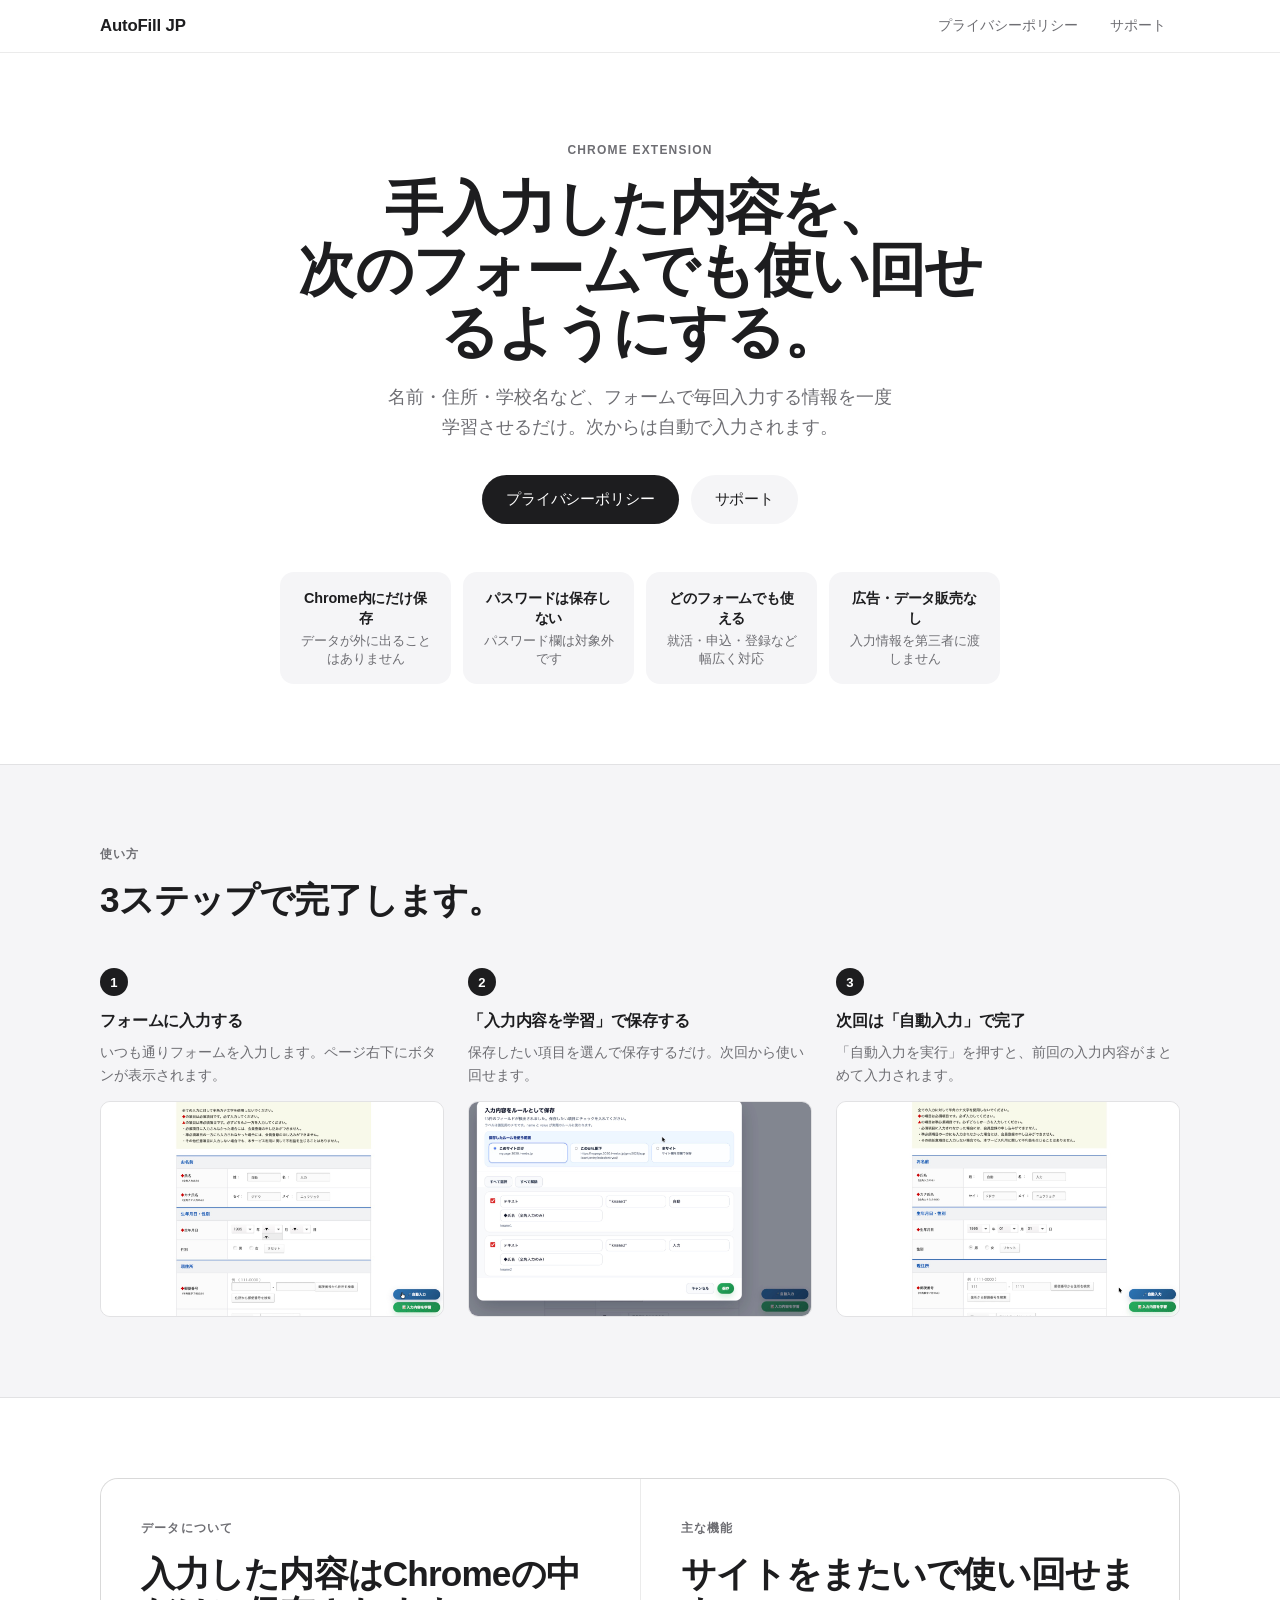
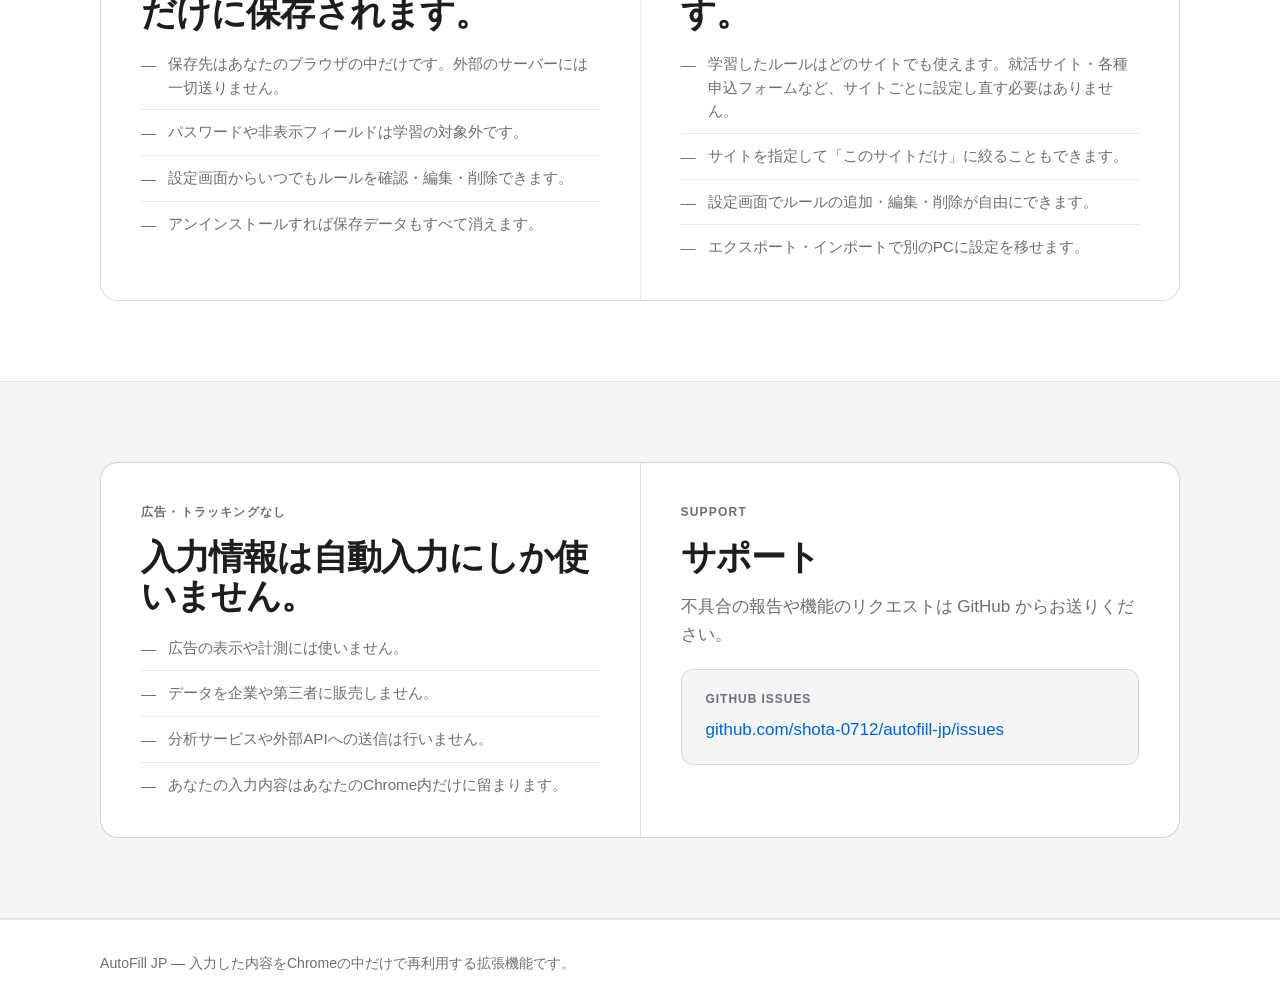
==== commit 7c411277: "Add screenshots to landing page and refine content - Add 3-step usage section with screenshots to in" ====
--- a/docs/index.html
+++ b/docs/index.html
@@ -25,37 +25,20 @@
     <section class="s-hero">
       <div class="shell">
         <div class="hero">
-          <div class="hero-copy">
-            <p class="eyebrow">Chrome Extension</p>
-            <h1>手入力した内容を、次のフォームでも使い回せるようにする。</h1>
-            <p class="lead">
-              名前・住所・学校名など、フォームで毎回入力する情報を一度学習させるだけ。次からは自動で入力されます。
-            </p>
-            <div class="hero-actions">
-              <a class="btn primary" href="./privacy.html">プライバシーポリシー</a>
-              <a class="btn secondary" href="#support">サポート</a>
-            </div>
+          <p class="eyebrow">Chrome Extension</p>
+          <h1>手入力した内容を、次のフォームでも使い回せるようにする。</h1>
+          <p class="lead">
+            名前・住所・学校名など、フォームで毎回入力する情報を一度学習させるだけ。次からは自動で入力されます。
+          </p>
+          <div class="hero-actions">
+            <a class="btn primary" href="./privacy.html">プライバシーポリシー</a>
+            <a class="btn secondary" href="#support">サポート</a>
           </div>
-          <div class="hero-panel">
-            <p class="eyebrow">安心ポイント</p>
-            <div class="feat-grid">
-              <div class="feat">
-                <p class="feat-title">Chrome内にだけ保存</p>
-                <p class="feat-desc">データが外に出ることはありません</p>
-              </div>
-              <div class="feat">
-                <p class="feat-title">パスワードは保存しない</p>
-                <p class="feat-desc">パスワード欄は対象外です</p>
-              </div>
-              <div class="feat">
-                <p class="feat-title">どのフォームでも使える</p>
-                <p class="feat-desc">就活・申込・登録など幅広く対応</p>
-              </div>
-              <div class="feat">
-                <p class="feat-title">広告・データ販売なし</p>
-                <p class="feat-desc">入力情報を第三者に渡しません</p>
-              </div>
-            </div>
+          <div class="hero-points">
+            <div class="hero-point"><strong>Chrome内にだけ保存</strong><span>データが外に出ることはありません</span></div>
+            <div class="hero-point"><strong>パスワードは保存しない</strong><span>パスワード欄は対象外です</span></div>
+            <div class="hero-point"><strong>どのフォームでも使える</strong><span>就活・申込・登録など幅広く対応</span></div>
+            <div class="hero-point"><strong>広告・データ販売なし</strong><span>入力情報を第三者に渡しません</span></div>
           </div>
         </div>
       </div>
@@ -66,11 +49,25 @@
       <div class="shell">
         <p class="eyebrow">使い方</p>
         <h2>3ステップで完了します。</h2>
-        <p style="max-width: 42rem;">難しい設定は不要です。フォームに入力したあと「学習」するだけで、次回から自動で入力されます。</p>
-        <div class="pill-row">
-          <span class="pill">① フォームに入力する</span>
-          <span class="pill">② 右クリック →「このページの入力内容を学習」</span>
-          <span class="pill">③ 次回は「自動入力を実行」で一括入力</span>
+        <div class="steps">
+          <div class="step">
+            <div class="step-num">1</div>
+            <h3>フォームに入力する</h3>
+            <p>いつも通りフォームを入力します。ページ右下にボタンが表示されます。</p>
+            <img src="ss-autofill.jpg" alt="フォームに自動入力ボタンが表示されている画面">
+          </div>
+          <div class="step">
+            <div class="step-num">2</div>
+            <h3>「入力内容を学習」で保存する</h3>
+            <p>保存したい項目を選んで保存するだけ。次回から使い回せます。</p>
+            <img src="ss-learn.jpg" alt="入力内容を学習するモーダル画面">
+          </div>
+          <div class="step">
+            <div class="step-num">3</div>
+            <h3>次回は「自動入力」で完了</h3>
+            <p>「自動入力を実行」を押すと、前回の入力内容がまとめて入力されます。</p>
+            <img src="ss-result.jpg" alt="自動入力が完了したフォーム画面">
+          </div>
         </div>
       </div>
     </section>
@@ -90,22 +87,14 @@
             </ul>
           </article>
           <article class="card">
-            <p class="eyebrow">権限について</p>
-            <h2>なぜこの権限が必要なのか。</h2>
-            <div class="meta">
-              <div class="meta-block">
-                <span class="meta-label">ストレージ</span>
-                <p>学習した入力ルールをブラウザ内に保存するために使います。</p>
-              </div>
-              <div class="meta-block">
-                <span class="meta-label">右クリックメニュー</span>
-                <p>「自動入力を実行」「入力内容を学習」を右クリックから呼び出すために使います。</p>
-              </div>
-              <div class="meta-block">
-                <span class="meta-label">すべてのサイトへのアクセス</span>
-                <p>就活サイトや申込フォームはサイトごとに構造が異なるため、どのサイトでも同じように使えるようにするために必要です。</p>
-              </div>
-            </div>
+            <p class="eyebrow">主な機能</p>
+            <h2>サイトをまたいで使い回せます。</h2>
+            <ul class="stack-list">
+              <li>学習したルールはどのサイトでも使えます。就活サイト・各種申込フォームなど、サイトごとに設定し直す必要はありません。</li>
+              <li>サイトを指定して「このサイトだけ」に絞ることもできます。</li>
+              <li>設定画面でルールの追加・編集・削除が自由にできます。</li>
+              <li>エクスポート・インポートで別のPCに設定を移せます。</li>
+            </ul>
           </article>
         </div>
       </div>
--- a/docs/site.css
+++ b/docs/site.css
@@ -111,10 +111,9 @@
 /* ── HERO ── */
 
 .hero {
-  display: grid;
-  grid-template-columns: 1.1fr 0.9fr;
-  gap: 64px;
-  align-items: start;
+  text-align: center;
+  max-width: 720px;
+  margin: 0 auto;
 }
 
 .eyebrow {
@@ -172,6 +171,9 @@
   font-size: 1.1rem;
   line-height: 1.7;
   color: var(--muted);
+  max-width: 520px;
+  margin-left: auto;
+  margin-right: auto;
 }
 
 .hero-actions {
@@ -179,6 +181,7 @@
   gap: 12px;
   flex-wrap: wrap;
   margin-top: 32px;
+  justify-content: center;
 }
 
 .btn,
@@ -215,41 +218,71 @@
   color: var(--ink);
 }
 
-/* ── HERO PANEL ── */
-
-.hero-panel {
+/* ── HERO POINTS ── */
+
+.hero-points {
+  display: flex;
+  justify-content: center;
+  flex-wrap: wrap;
+  gap: 12px;
+  margin-top: 48px;
+}
+
+.hero-point {
+  display: flex;
+  flex-direction: column;
+  align-items: center;
+  gap: 4px;
   background: var(--bg-alt);
-  border-radius: var(--radius);
-  padding: 32px;
-}
-
-.feat-grid {
-  display: grid;
-  grid-template-columns: 1fr 1fr;
-  gap: 8px;
-  margin-top: 20px;
-}
-
-.feat {
-  background: var(--bg);
-  border-radius: 10px;
-  padding: 16px 18px;
-}
-
-.feat-title {
-  font-size: 0.88rem;
-  font-weight: 600;
-  color: var(--ink);
-  margin: 0 0 4px;
+  border-radius: 14px;
+  padding: 16px 20px;
+  min-width: 140px;
+  flex: 1;
+  max-width: 200px;
+  text-align: center;
+}
+
+.hero-point strong {
+  font-size: 0.9rem;
+  font-weight: 600;
+  color: var(--ink);
   letter-spacing: -0.01em;
   line-height: 1.4;
 }
 
-.feat-desc {
+.hero-point span {
   font-size: 0.8rem;
   color: var(--muted);
-  margin: 0;
-  line-height: 1.5;
+  line-height: 1.4;
+}
+
+.feat-list {
+  margin: 20px 0 0;
+  padding: 0;
+  list-style: none;
+}
+
+.feat-list li {
+  display: flex;
+  flex-direction: column;
+  gap: 3px;
+  padding: 14px 0;
+  border-bottom: 1px solid var(--line);
+}
+
+.feat-list li:first-child { padding-top: 0; }
+.feat-list li:last-child { border-bottom: none; padding-bottom: 0; }
+
+.feat-list strong {
+  font-size: 0.95rem;
+  font-weight: 600;
+  color: var(--ink);
+  letter-spacing: -0.01em;
+}
+
+.feat-list span {
+  font-size: 0.84rem;
+  color: var(--muted);
 }
 
 /* ── CARD GRID / SPLIT ── */
@@ -428,6 +461,57 @@
   letter-spacing: 0;
 }
 
+/* ── STEPS ── */
+
+.steps {
+  display: grid;
+  grid-template-columns: repeat(3, 1fr);
+  gap: 24px;
+  margin-top: 48px;
+}
+
+.step-num {
+  display: inline-flex;
+  align-items: center;
+  justify-content: center;
+  width: 28px;
+  height: 28px;
+  border-radius: 50%;
+  background: var(--ink);
+  color: #fff;
+  font-size: 0.82rem;
+  font-weight: 700;
+  margin-bottom: 12px;
+  flex-shrink: 0;
+}
+
+.step h3 {
+  margin: 0 0 6px;
+  font-size: 1rem;
+  font-weight: 600;
+}
+
+.step p {
+  font-size: 0.88rem;
+  margin: 0 0 14px;
+}
+
+.step img {
+  width: 100%;
+  border-radius: 10px;
+  border: 1px solid var(--line);
+  display: block;
+}
+
+@media (max-width: 860px) {
+  .steps {
+    grid-template-columns: 1fr;
+    max-width: 520px;
+    margin-left: auto;
+    margin-right: auto;
+  }
+}
+
 /* ── LIMITED USE (prose block) ── */
 
 .prose {
